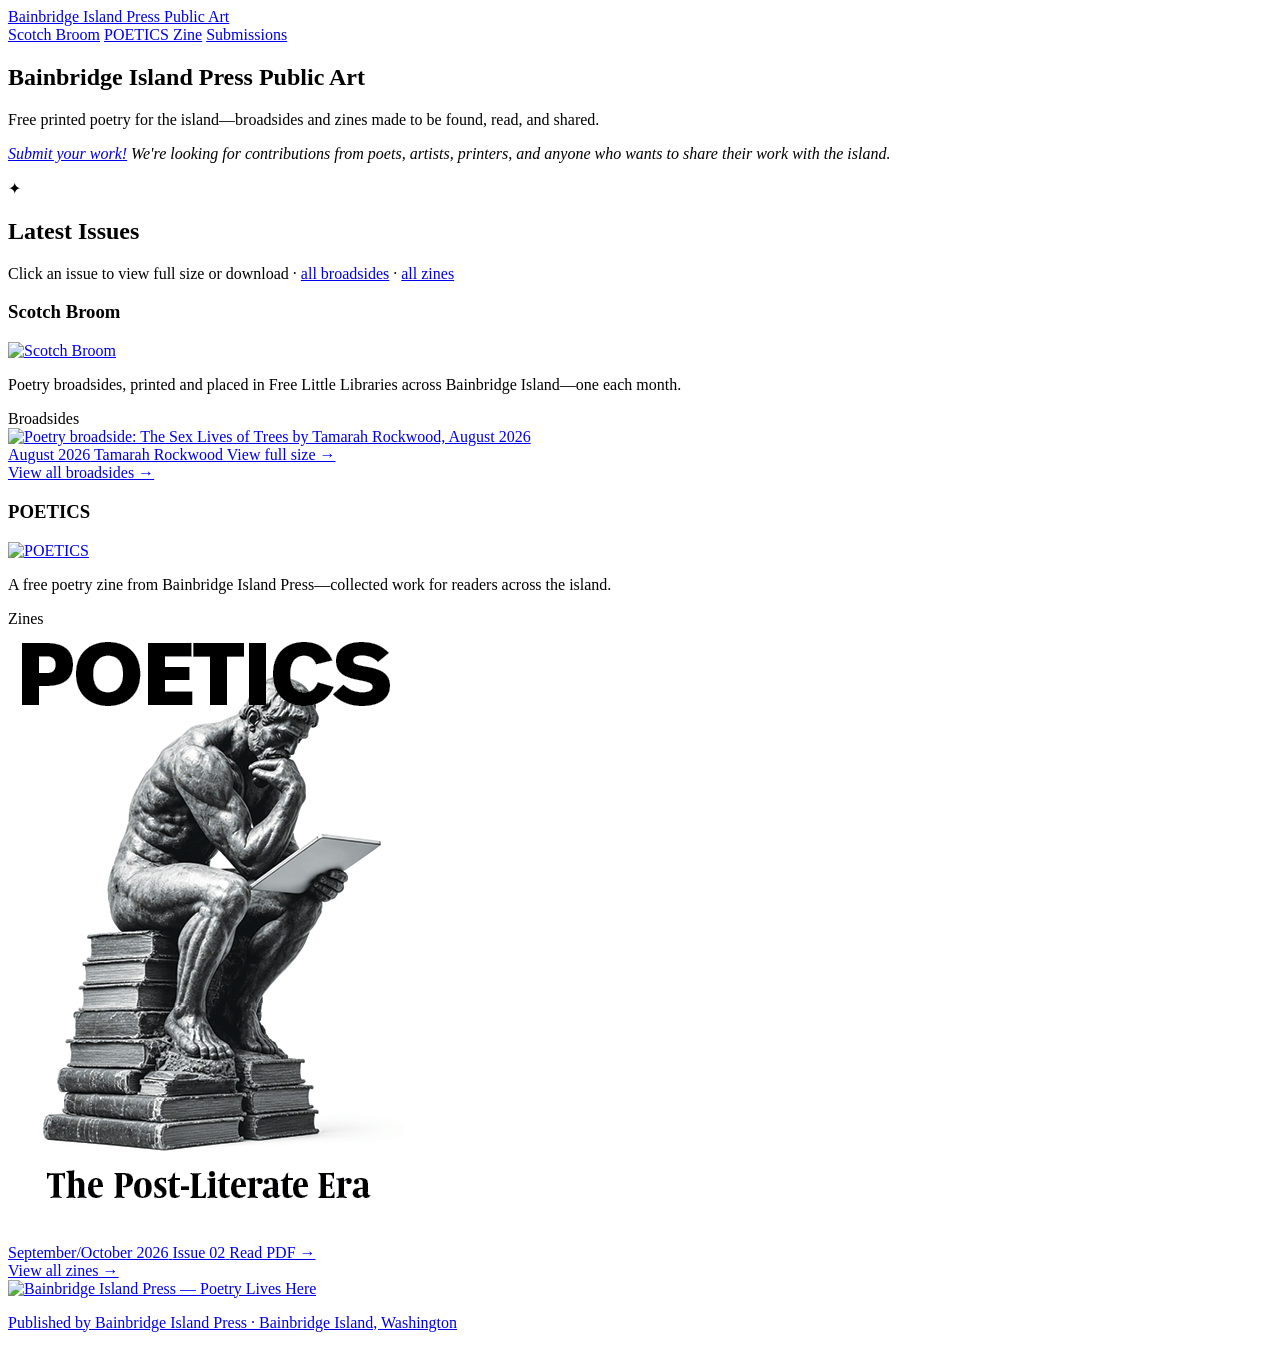
==== index.html @ 126122ea "fix: commit subdirectory galleries from CI The update-galleries workflow passed file_pattern as a YA" ====
<!DOCTYPE html>
<html lang="en">
<head>
  <meta charset="utf-8">
  <meta name="viewport" content="width=device-width, initial-scale=1">
  <title>Public Art — Bainbridge Island Press</title>
  <meta name="description" content="Public art projects from Bainbridge Island Press: Scotch Broom poetry broadsides and POETICS zines, placed across Bainbridge Island.">
  <link rel="icon" type="image/png" href="/images/favicon-32x32.png">
  <link rel="preconnect" href="https://fonts.googleapis.com">
  <link rel="preconnect" href="https://fonts.gstatic.com" crossorigin>
  <link href="https://fonts.googleapis.com/css2?family=EB+Garamond:ital,wght@0,400;0,500;0,600;1,400&family=Source+Sans+3:wght@400;500;600&display=swap" rel="stylesheet">
  <link rel="stylesheet" href="css/site.css">
<script type="text/javascript">
  (function(e,c){if(!c.__SV){var l,h;window.mixpanel=c;c._i=[];c.init=function(q,r,f){function t(d,a){var g=a.split(".");2==g.length&&(d=d[g[0]],a=g[1]);d[a]=function(){d.push([a].concat(Array.prototype.slice.call(arguments,0)))}}var b=c;"undefined"!==typeof f?b=c[f]=[]:f="mixpanel";b.people=b.people||[];b.toString=function(d){var a="mixpanel";"mixpanel"!==f&&(a+="."+f);d||(a+=" (stub)");return a};b.people.toString=function(){return b.toString(1)+".people (stub)"};l="disable time_event track track_pageview track_links track_forms track_with_groups add_group set_group remove_group register register_once alias unregister identify name_tag set_config reset opt_in_tracking opt_out_tracking has_opted_in_tracking has_opted_out_tracking clear_opt_in_out_tracking start_batch_senders start_session_recording stop_session_recording people.set people.set_once people.unset people.increment people.append people.union people.track_charge people.clear_charges people.delete_user people.remove".split(" ");
  for(h=0;h<l.length;h++)t(b,l[h]);var n="set set_once union unset remove delete".split(" ");b.get_group=function(){function d(p){a[p]=function(){b.push([g,[p].concat(Array.prototype.slice.call(arguments,0))])}}for(var a={},g=["get_group"].concat(Array.prototype.slice.call(arguments,0)),m=0;m<n.length;m++)d(n[m]);return a};c._i.push([q,r,f])};c.__SV=1.2;var k=e.createElement("script");k.type="text/javascript";k.async=!0;k.src="undefined"!==typeof MIXPANEL_CUSTOM_LIB_URL?MIXPANEL_CUSTOM_LIB_URL:"file:"===
  e.location.protocol&&"//cdn.mxpnl.com/libs/mixpanel-2-latest.min.js".match(/^\/\//)?"https://cdn.mxpnl.com/libs/mixpanel-2-latest.min.js":"//cdn.mxpnl.com/libs/mixpanel-2-latest.min.js";e=e.getElementsByTagName("script")[0];e.parentNode.insertBefore(k,e)}})(document,window.mixpanel||[])

  mixpanel.init('27ff7010ba1615f4e5323d6a8c768d28', {
    autocapture: true,
    record_sessions_percent: 100,
  })

</script>
</head>
<body>
  <header class="site-header">
    <div class="wrap">
      <a class="brand-mark" href="/">Bainbridge Island Press Public Art</a>
      <nav class="nav" aria-label="Primary">
        <a href="/scotch-broom/">Scotch Broom</a>
        <a href="/poetics-zine/">POETICS Zine</a>
        <a class="nav-end" href="/submissions/">Submissions</a>
      </nav>
    </div>
  </header>

  <main>
    <section class="hero wrap" aria-labelledby="hero-title">
      <h1 id="hero-title" class="visually-hidden">Bainbridge Island Press Public Art</h1>
      <p class="hero-lede">
        Free printed poetry for the island—broadsides and zines made to be found, read, and shared.
      </p>
      <p>
        <i><a href="submissions/">Submit your work!</a> We're looking for contributions from poets, artists, printers, and anyone who wants to share their work with the island.</i>
      </p>
      <div class="hero-ornament" aria-hidden="true"><span>✦</span></div>
    </section>

    <section class="projects wrap" id="projects" aria-labelledby="projects-title">
      <div class="section-head">
        <h2 id="projects-title">Latest Issues</h2>
        <p>Click an issue to view full size or download · <a href="/scotch-broom/">all broadsides</a> · <a href="/poetics-zine/">all zines</a></p>
      </div>

      <div class="project-columns">
        <!-- Scotch Broom -->
        <section class="project-panel" id="scotch-broom" aria-labelledby="scotch-broom-title">
          <header class="project-header">
            <h3 id="scotch-broom-title" class="visually-hidden">Scotch Broom</h3>
            <a href="/scotch-broom/">
              <img
                class="project-wordmark"
                src="images/ScotchBroom-wordmark.svg"
                alt="Scotch Broom"
                width="256"
              >
            </a>
            <p class="project-blurb">
              Poetry broadsides, printed and placed in Free Little Libraries across Bainbridge Island—one each month.
            </p>
            <span class="project-label">Broadsides</span>
          </header>

          <!-- LATEST:SCOTCH-BROOM:START -->
          <div class="item-grid">
            <article class="item-card">
              <a class="item-link" href="scotch-broom/SBPoster-AUG26-v2.png" target="_blank" rel="noopener noreferrer">
                <div class="item-frame item-frame--broadside">
                  <img
                    src="scotch-broom/SBPoster-AUG26-v2.jpg"
                    alt="Poetry broadside: The Sex Lives of Trees by Tamarah Rockwood, August 2026"
                    width="612"
                    height="1008"
                    loading="lazy"
                  >
                </div>
                <div class="item-caption">
                  <span class="month">August 2026</span>
                  <span class="artist">Tamarah Rockwood</span>
                  <span class="action">View full size →</span>
                </div>
              </a>
            </article>
          </div>
          <!-- LATEST:SCOTCH-BROOM:END -->

          <a class="project-more" href="/scotch-broom/">View all broadsides →</a>
        </section>

        <!-- POETICS -->
        <section class="project-panel" id="poetics" aria-labelledby="poetics-title">
          <header class="project-header">
            <h3 id="poetics-title" class="visually-hidden">POETICS</h3>
            <a href="/poetics-zine/">
              <img
                class="project-wordmark project-wordmark--poetics"
                src="images/POETICS-wordmark.svg"
                alt="POETICS"
                width="192"
              >
            </a>
            <p class="project-blurb">
              A free poetry zine from Bainbridge Island Press—collected work for readers across the island.
            </p>
            <span class="project-label">Zines</span>
          </header>

          <!-- LATEST:POETICS:START -->
          <div class="item-grid">
            <article class="item-card">
              <a class="item-link" href="poetics-zine/POETICS-Zine-0926.pdf" target="_blank" rel="noopener noreferrer">
                <div class="item-frame item-frame--zine">
                  <img
                    src="poetics-zine/POETICS-Zine-0926.jpg"
                    alt="POETICS zine cover: POETICS Zine, September/October 2026"
                    width="396"
                    height="612"
                    loading="lazy"
                  >
                </div>
                <div class="item-caption">
                  <span class="month">September/October 2026</span>
                  <span class="artist">Issue 02</span>
                  <span class="action">Read PDF →</span>
                </div>
              </a>
            </article>
          </div>
          <!-- LATEST:POETICS:END -->

          <a class="project-more" href="/poetics-zine/">View all zines →</a>
        </section>
      </div>
    </section>
  </main>

  <footer class="site-footer">
    <a class="footer-link" href="https://bainbridgeisland.press">
      <img
        class="footer-banner"
        src="images/BIP-PoetryLivesHere.svg"
        alt="Bainbridge Island Press — Poetry Lives Here"
        width="2250"
        height="420"
      >
    </a>
    <p class="footer-credit">
      <a class="footer-link" href="https://bainbridgeisland.press">
        Published by Bainbridge Island Press · Bainbridge Island, Washington
      </a>
    </p>
  </footer>
</body>
</html>
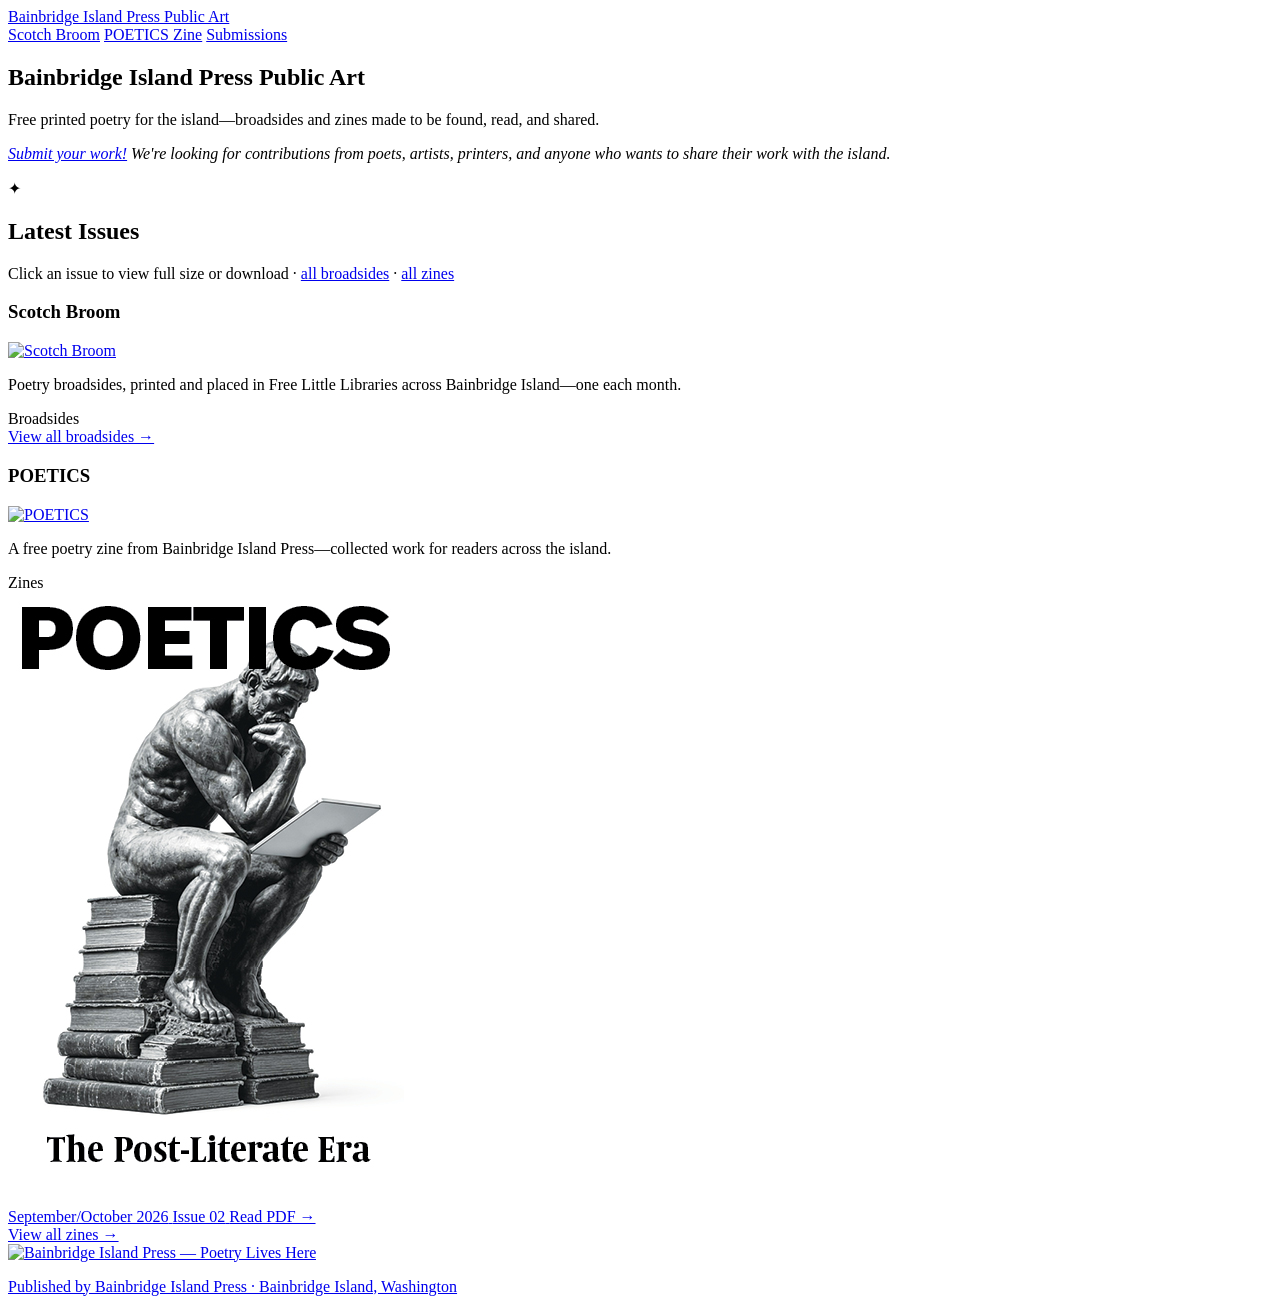
==== commit b1b56d17: "chore: rebuild galleries from new posters/zines" ====
--- a/index.html
+++ b/index.html
@@ -73,24 +73,7 @@
 
           <!-- LATEST:SCOTCH-BROOM:START -->
           <div class="item-grid">
-            <article class="item-card">
-              <a class="item-link" href="scotch-broom/SBPoster-AUG26-v2.png" target="_blank" rel="noopener noreferrer">
-                <div class="item-frame item-frame--broadside">
-                  <img
-                    src="scotch-broom/SBPoster-AUG26-v2.jpg"
-                    alt="Poetry broadside: The Sex Lives of Trees by Tamarah Rockwood, August 2026"
-                    width="612"
-                    height="1008"
-                    loading="lazy"
-                  >
-                </div>
-                <div class="item-caption">
-                  <span class="month">August 2026</span>
-                  <span class="artist">Tamarah Rockwood</span>
-                  <span class="action">View full size →</span>
-                </div>
-              </a>
-            </article>
+
           </div>
           <!-- LATEST:SCOTCH-BROOM:END -->
 
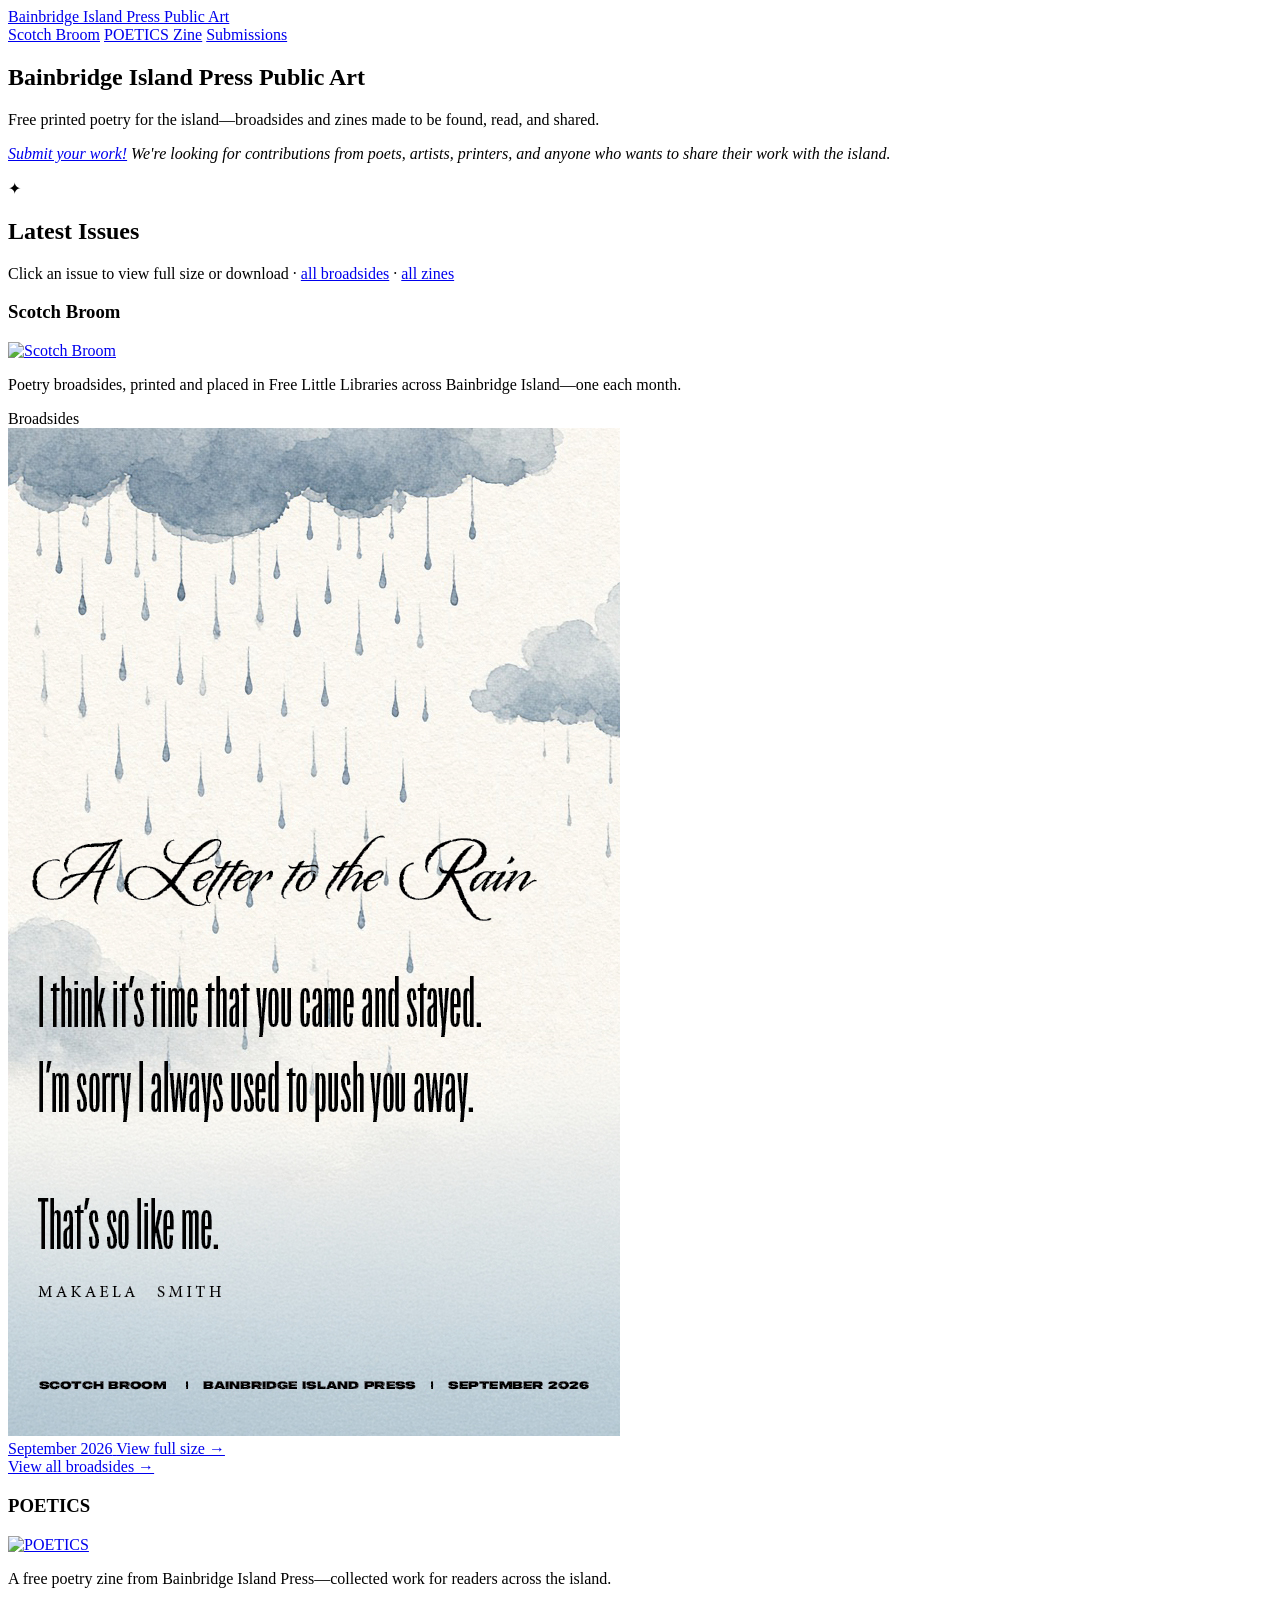
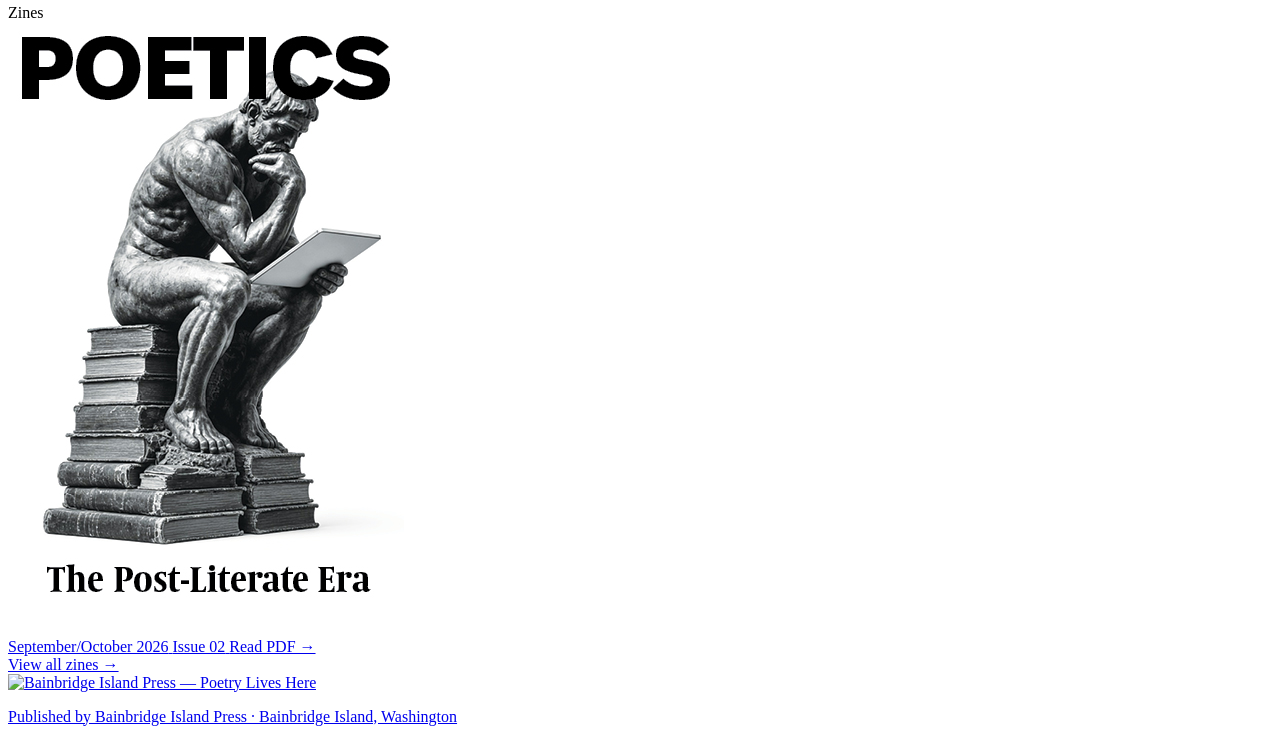
==== commit 145b3751: "Rename Scotch Broom assets to ScotchBroom-MMYY Scotch Broom used two prefixes (SBPoster- for images," ====
--- a/index.html
+++ b/index.html
@@ -73,7 +73,23 @@
 
           <!-- LATEST:SCOTCH-BROOM:START -->
           <div class="item-grid">
-
+            <article class="item-card">
+              <a class="item-link" href="scotch-broom/ScotchBroom-0926.png" target="_blank" rel="noopener noreferrer">
+                <div class="item-frame item-frame--broadside">
+                  <img
+                    src="scotch-broom/ScotchBroom-0926.jpg"
+                    alt="Poetry broadside, September 2026"
+                    width="612"
+                    height="1008"
+                    loading="lazy"
+                  >
+                </div>
+                <div class="item-caption">
+                  <span class="month">September 2026</span>
+                  <span class="action">View full size →</span>
+                </div>
+              </a>
+            </article>
           </div>
           <!-- LATEST:SCOTCH-BROOM:END -->
 
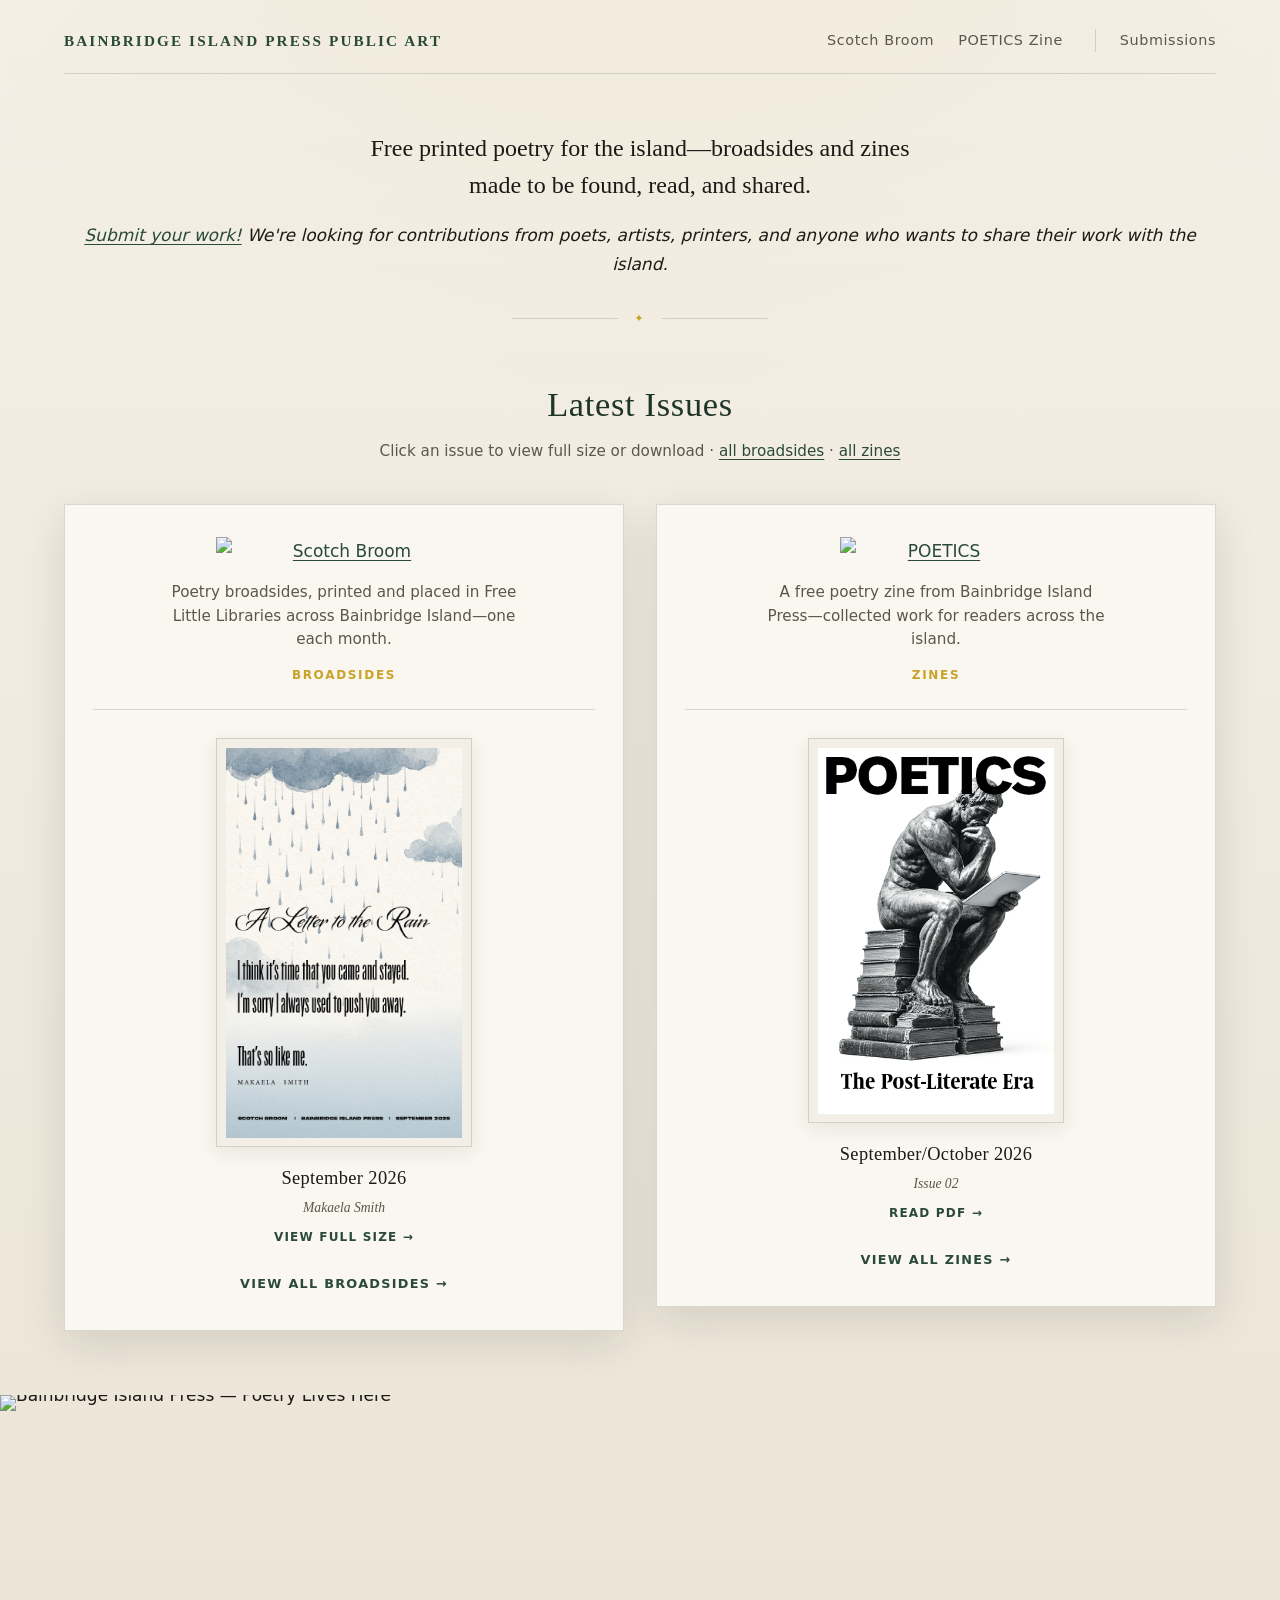
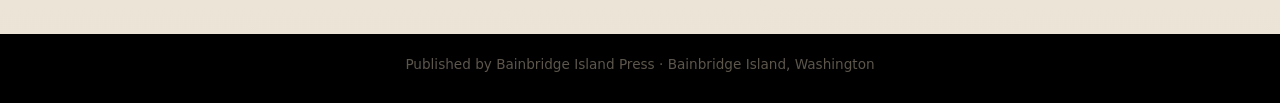
==== commit cdf48fba: "Stack gallery captions and add Sept 26 metadata .item-caption .month was inline, so a card without a" ====
--- a/index.html
+++ b/index.html
@@ -78,7 +78,7 @@
                 <div class="item-frame item-frame--broadside">
                   <img
                     src="scotch-broom/ScotchBroom-0926.jpg"
-                    alt="Poetry broadside, September 2026"
+                    alt="Poetry broadside: A Letter to the Rain by Makaela Smith, September 2026"
                     width="612"
                     height="1008"
                     loading="lazy"
@@ -86,6 +86,7 @@
                 </div>
                 <div class="item-caption">
                   <span class="month">September 2026</span>
+                  <span class="artist">Makaela Smith</span>
                   <span class="action">View full size →</span>
                 </div>
               </a>
--- a/css/site.css
+++ b/css/site.css
@@ -0,0 +1,549 @@
+:root {
+  --cream: #f4efe6;
+  --cream-dark: #ebe4d6;
+  --paper: #faf7f0;
+  --ink: #1c1a17;
+  --ink-muted: #5c564c;
+  --green: #2a4a38;
+  --green-deep: #1e3529;
+  --gold: #c9a227;
+  --gold-soft: #e8d59a;
+  --rule: rgba(42, 74, 56, 0.18);
+  --shadow: 0 12px 40px rgba(28, 26, 23, 0.12);
+  --radius: 2px;
+  --max: 72rem;
+  --measure: 38rem;
+}
+
+*, *::before, *::after {
+  box-sizing: border-box;
+}
+
+html {
+  scroll-behavior: smooth;
+}
+
+body {
+  margin: 0;
+  font-family: "Source Sans 3", system-ui, sans-serif;
+  font-size: 1.0625rem;
+  line-height: 1.65;
+  color: var(--ink);
+  background:
+    radial-gradient(ellipse 120% 80% at 50% -20%, rgba(201, 162, 39, 0.08), transparent 55%),
+    linear-gradient(180deg, var(--cream) 0%, var(--cream-dark) 100%);
+  min-height: 100vh;
+}
+
+img {
+  max-width: 100%;
+  height: auto;
+  display: block;
+}
+
+.visually-hidden {
+  position: absolute;
+  width: 1px;
+  height: 1px;
+  padding: 0;
+  margin: -1px;
+  overflow: hidden;
+  clip: rect(0, 0, 0, 0);
+  white-space: nowrap;
+  border: 0;
+}
+
+a {
+  color: var(--green);
+  text-decoration-thickness: 1px;
+  text-underline-offset: 0.18em;
+  transition: color 0.15s ease;
+}
+
+a:hover {
+  color: var(--green-deep);
+}
+
+/* —— Layout —— */
+.wrap {
+  width: min(100% - 2.5rem, var(--max));
+  margin-inline: auto;
+}
+
+.wrap--narrow {
+  max-width: 42rem;
+}
+
+/* —— Header —— */
+.site-header {
+  padding: 1.75rem 0 0;
+}
+
+.site-header .wrap {
+  display: flex;
+  align-items: center;
+  justify-content: space-between;
+  gap: 1rem;
+  padding-bottom: 1.25rem;
+  border-bottom: 1px solid var(--rule);
+}
+
+.brand-mark {
+  font-family: "EB Garamond", Georgia, serif;
+  font-size: 0.95rem;
+  font-weight: 600;
+  letter-spacing: 0.14em;
+  text-transform: uppercase;
+  color: var(--green);
+  text-decoration: none;
+}
+
+.brand-mark:hover {
+  color: var(--green-deep);
+}
+
+.nav {
+  display: flex;
+  align-items: center;
+  gap: 1.5rem;
+  font-size: 0.9rem;
+  font-weight: 500;
+  letter-spacing: 0.04em;
+}
+
+.nav a {
+  color: var(--ink-muted);
+  text-decoration: none;
+}
+
+.nav a:hover,
+.nav a[aria-current="page"] {
+  color: var(--green);
+}
+
+.nav .nav-end {
+  margin-left: 0.5rem;
+  padding-left: 1.5rem;
+  border-left: 1px solid var(--rule);
+}
+
+.project-description .submit-list {
+  margin: 0 0 1rem;
+  padding-left: 1.25rem;
+  color: var(--ink-muted);
+}
+
+.project-description .submit-list li {
+  margin-bottom: 0.45rem;
+}
+
+.project-description .submit-list li:last-child {
+  margin-bottom: 0;
+}
+
+/* —— Hero —— */
+.hero {
+  padding: 3.5rem 0 1.5rem;
+  text-align: center;
+}
+
+.hero-tag {
+  margin: 0 0 0.85rem;
+  font-size: 0.8rem;
+  font-weight: 600;
+  letter-spacing: 0.16em;
+  text-transform: uppercase;
+  color: var(--ink-muted);
+}
+
+.hero-lede {
+  font-family: "EB Garamond", Georgia, serif;
+  font-size: clamp(1.25rem, 2.4vw, 1.5rem);
+  font-weight: 400;
+  line-height: 1.55;
+  color: var(--ink);
+  max-width: 36rem;
+  margin: 0 auto;
+}
+
+.hero-ornament {
+  display: flex;
+  align-items: center;
+  justify-content: center;
+  gap: 1rem;
+  margin: 2rem auto 0;
+  max-width: 16rem;
+  color: var(--gold);
+}
+
+.hero-ornament::before,
+.hero-ornament::after {
+  content: "";
+  flex: 1;
+  height: 1px;
+  background: var(--rule);
+}
+
+.hero-ornament span {
+  font-size: 0.7rem;
+  letter-spacing: 0.2em;
+}
+
+/* —— Project intro (dedicated pages) —— */
+.project-intro {
+  padding: 3rem 0 2rem;
+  text-align: center;
+}
+
+.project-intro .project-wordmark {
+  width: min(100%, 18rem);
+  margin: 0 auto 1.25rem;
+}
+
+.project-intro .project-wordmark--poetics {
+  width: min(100%, 14rem);
+}
+
+.project-intro h1 {
+  font-family: "EB Garamond", Georgia, serif;
+  font-size: clamp(1.85rem, 3.2vw, 2.35rem);
+  font-weight: 500;
+  letter-spacing: 0.02em;
+  margin: 0 0 0.75rem;
+  color: var(--green-deep);
+}
+
+.project-intro .project-label {
+  display: block;
+  margin-bottom: 1.25rem;
+  font-size: 0.75rem;
+  font-weight: 600;
+  letter-spacing: 0.14em;
+  text-transform: uppercase;
+  color: var(--gold);
+}
+
+.project-description {
+  max-width: var(--measure);
+  margin: 0 auto;
+  font-size: 1.05rem;
+  line-height: 1.7;
+  color: var(--ink-muted);
+  text-align: left;
+}
+
+.project-description p {
+  margin: 0 0 1rem;
+}
+
+.project-description p:last-child {
+  margin-bottom: 0;
+}
+
+.project-description strong {
+  color: var(--ink);
+  font-weight: 600;
+}
+
+/* —— Projects (side-by-side galleries on home) —— */
+.projects {
+  padding: 1.5rem 0 4rem;
+}
+
+.gallery-section {
+  padding: 0 0 4rem;
+}
+
+.section-head {
+  text-align: center;
+  margin-bottom: 2.5rem;
+}
+
+.section-head h2 {
+  font-family: "EB Garamond", Georgia, serif;
+  font-size: clamp(1.75rem, 3vw, 2.15rem);
+  font-weight: 500;
+  letter-spacing: 0.02em;
+  margin: 0 0 0.4rem;
+  color: var(--green-deep);
+}
+
+.section-head p {
+  margin: 0;
+  font-size: 0.95rem;
+  color: var(--ink-muted);
+}
+
+.project-columns {
+  display: grid;
+  grid-template-columns: 1fr 1fr;
+  gap: 2rem;
+  align-items: start;
+}
+
+.project-panel {
+  background: var(--paper);
+  border: 1px solid var(--rule);
+  box-shadow: var(--shadow);
+  padding: 2rem 1.75rem 2.25rem;
+  min-width: 0;
+}
+
+.project-header {
+  text-align: center;
+  margin-bottom: 1.75rem;
+  padding-bottom: 1.5rem;
+  border-bottom: 1px solid var(--rule);
+}
+
+.project-wordmark {
+  width: min(100%, 16rem);
+  margin: 0 auto 1rem;
+}
+
+.project-wordmark--poetics {
+  width: min(100%, 12rem);
+}
+
+.project-blurb {
+  margin: 0;
+  font-size: 0.95rem;
+  line-height: 1.55;
+  color: var(--ink-muted);
+  max-width: 22rem;
+  margin-inline: auto;
+}
+
+.project-label {
+  display: block;
+  margin-top: 0.85rem;
+  font-size: 0.75rem;
+  font-weight: 600;
+  letter-spacing: 0.14em;
+  text-transform: uppercase;
+  color: var(--gold);
+}
+
+.project-more {
+  display: block;
+  margin-top: 1.5rem;
+  text-align: center;
+  font-size: 0.8rem;
+  font-weight: 600;
+  letter-spacing: 0.1em;
+  text-transform: uppercase;
+  text-decoration: none;
+  color: var(--green);
+}
+
+.project-more:hover {
+  color: var(--green-deep);
+}
+
+/* —— Item cards / galleries —— */
+.item-grid {
+  display: grid;
+  grid-template-columns: 1fr;
+  gap: 1.75rem;
+  justify-items: center;
+  max-width: 16rem;
+  margin: 0 auto;
+}
+
+.item-grid--gallery {
+  max-width: none;
+  grid-template-columns: repeat(auto-fill, minmax(14rem, 1fr));
+  gap: 2rem;
+  justify-items: stretch;
+}
+
+.item-card {
+  width: 100%;
+  text-align: center;
+}
+
+.item-link {
+  display: block;
+  text-decoration: none;
+  color: inherit;
+}
+
+.item-frame {
+  position: relative;
+  background: var(--cream);
+  padding: 0.55rem;
+  border: 1px solid var(--rule);
+  box-shadow: 0 6px 20px rgba(28, 26, 23, 0.08);
+  transition: transform 0.25s ease, box-shadow 0.25s ease;
+}
+
+.item-link:hover .item-frame,
+.item-link:focus-visible .item-frame {
+  transform: translateY(-4px);
+  box-shadow: 0 18px 48px rgba(28, 26, 23, 0.16);
+}
+
+.item-link:focus-visible {
+  outline: none;
+}
+
+.item-link:focus-visible .item-frame {
+  outline: 2px solid var(--green);
+  outline-offset: 3px;
+}
+
+.item-frame img {
+  width: 100%;
+  background: #f0ebe0;
+}
+
+/* Broadsides: tall portrait */
+.item-frame--broadside img {
+  aspect-ratio: 612 / 1008;
+  object-fit: cover;
+}
+
+/* Zines: slightly shorter portrait (cover) */
+.item-frame--zine img {
+  aspect-ratio: 396 / 612;
+  object-fit: cover;
+}
+
+.item-caption {
+  margin-top: 1rem;
+}
+
+.item-caption .month {
+  display: block;
+  font-family: "EB Garamond", Georgia, serif;
+  font-size: 1.15rem;
+  font-weight: 500;
+  color: var(--ink);
+  letter-spacing: 0.02em;
+}
+
+.item-caption .artist {
+  display: block;
+  margin-top: 0.2rem;
+  font-size: 0.85rem;
+  color: var(--ink-muted);
+  font-style: italic;
+  font-family: "EB Garamond", Georgia, serif;
+}
+
+.item-caption .action {
+  display: inline-block;
+  margin-top: 0.55rem;
+  font-size: 0.75rem;
+  font-weight: 600;
+  letter-spacing: 0.1em;
+  text-transform: uppercase;
+  color: var(--green);
+}
+
+.item-link:hover .action {
+  color: var(--green-deep);
+}
+
+/* —— Footer —— */
+.site-footer {
+  margin: 0;
+  padding: 0;
+  line-height: 0;
+}
+
+.footer-link {
+  color: inherit;
+  text-decoration: none;
+  border: 0;
+  outline: none;
+  box-shadow: none;
+}
+
+.footer-link:hover,
+.footer-link:focus,
+.footer-link:active,
+.footer-link:visited {
+  color: inherit;
+  text-decoration: none;
+  border: 0;
+  outline: none;
+  box-shadow: none;
+}
+
+.site-footer > .footer-link {
+  display: block;
+}
+
+.footer-banner {
+  width: 100%;
+  height: auto;
+  display: block;
+  border: 0;
+}
+
+.footer-credit {
+  margin: 0;
+  padding: 1.25rem 1.25rem 1.75rem;
+  text-align: center;
+  font-size: 0.85rem;
+  color: var(--ink-muted);
+  background: #000;
+  line-height: 1.55;
+}
+
+/* —— Responsive —— */
+@media (max-width: 820px) {
+  .project-columns {
+    grid-template-columns: 1fr;
+    gap: 1.75rem;
+  }
+
+  .item-grid {
+    max-width: 18rem;
+  }
+
+  .item-grid--gallery {
+    max-width: none;
+    grid-template-columns: repeat(auto-fill, minmax(12rem, 1fr));
+  }
+}
+
+@media (max-width: 520px) {
+  .site-header .wrap {
+    flex-direction: column;
+    align-items: flex-start;
+    gap: 0.75rem;
+  }
+
+  .hero {
+    padding: 2.75rem 0 1rem;
+  }
+
+  .project-intro {
+    padding: 2.25rem 0 1.5rem;
+  }
+
+  .project-panel {
+    padding: 1.5rem 1.15rem 1.75rem;
+  }
+
+  .nav {
+    gap: 1rem;
+    flex-wrap: wrap;
+  }
+}
+
+@media (prefers-reduced-motion: reduce) {
+  html {
+    scroll-behavior: auto;
+  }
+
+  .item-frame {
+    transition: none;
+  }
+
+  .item-link:hover .item-frame {
+    transform: none;
+  }
+}
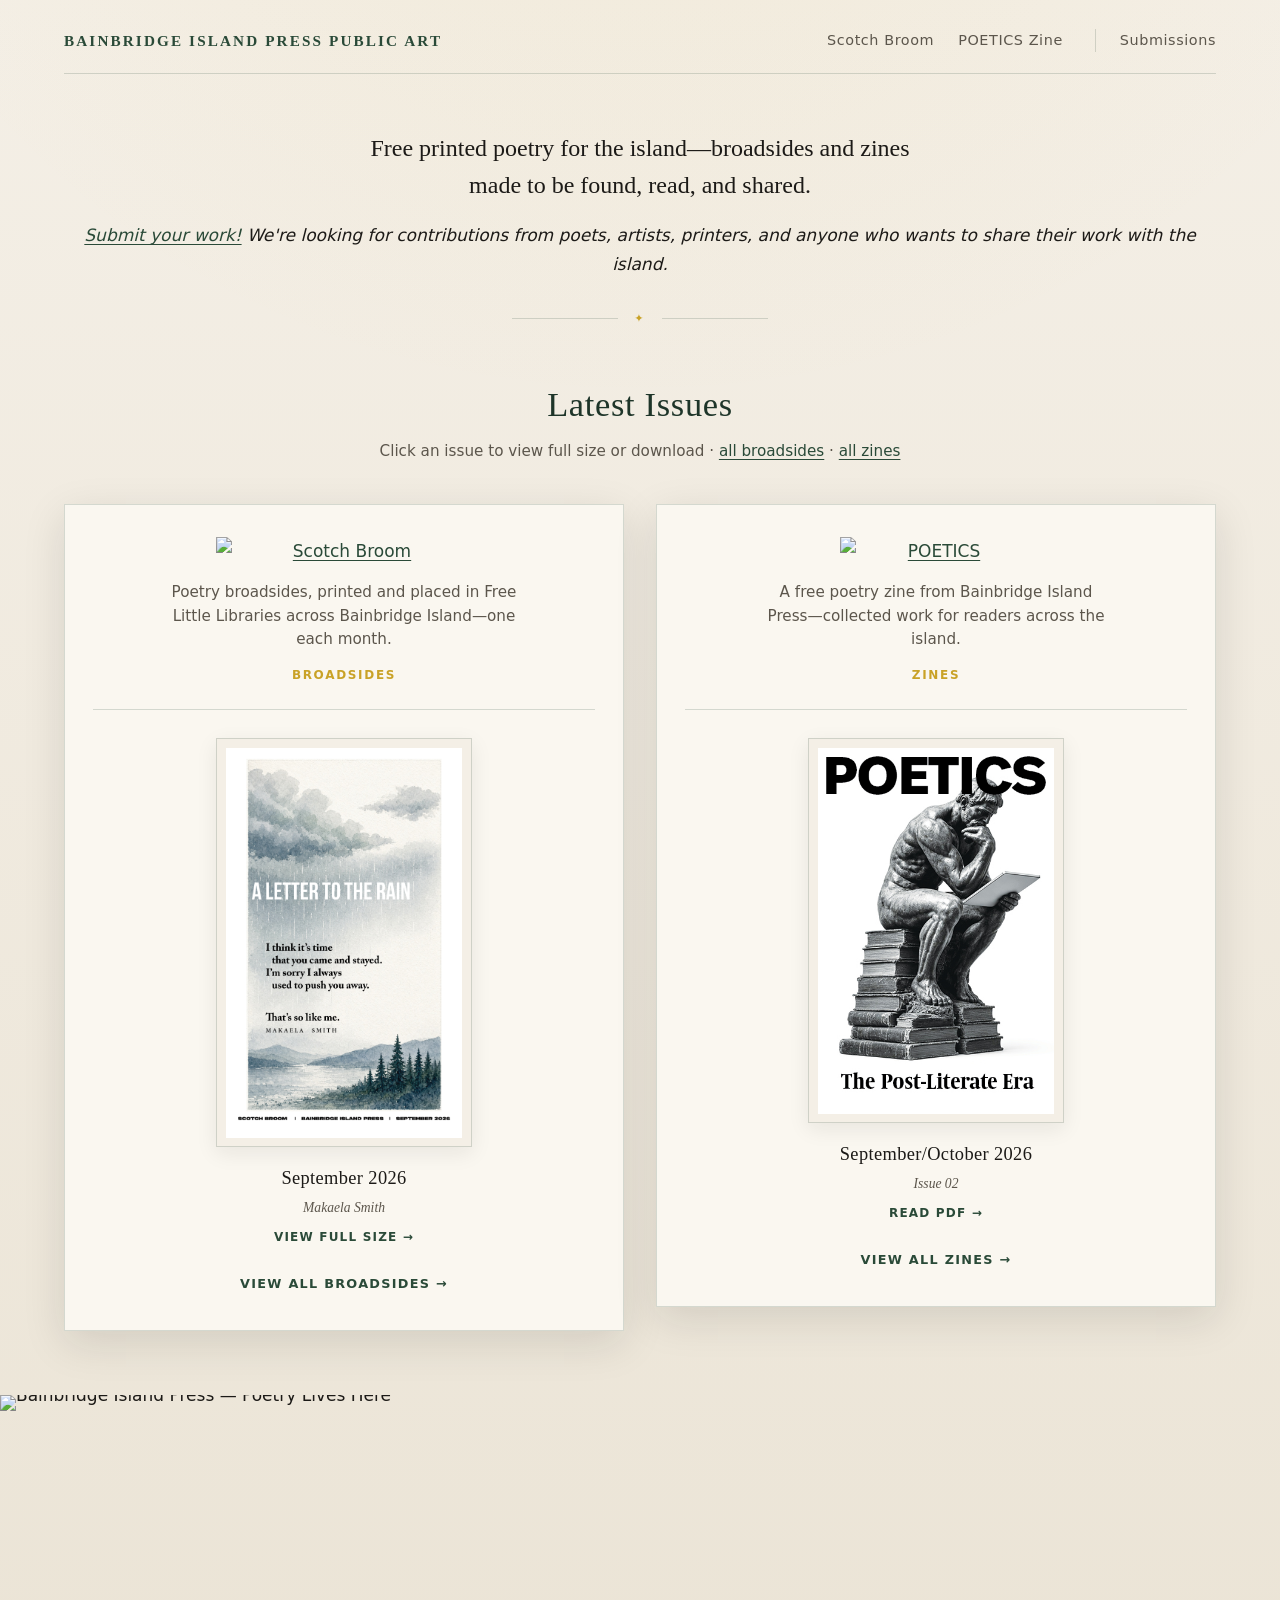
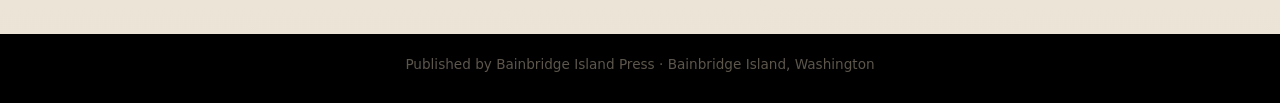
==== commit eed50941: "Use PNGs only for Scotch Broom broadsides The September PNG was overwritten with new artwork, but th" ====
--- a/index.html
+++ b/index.html
@@ -77,7 +77,7 @@
               <a class="item-link" href="scotch-broom/ScotchBroom-0926.png" target="_blank" rel="noopener noreferrer">
                 <div class="item-frame item-frame--broadside">
                   <img
-                    src="scotch-broom/ScotchBroom-0926.jpg"
+                    src="scotch-broom/ScotchBroom-0926.png"
                     alt="Poetry broadside: A Letter to the Rain by Makaela Smith, September 2026"
                     width="612"
                     height="1008"
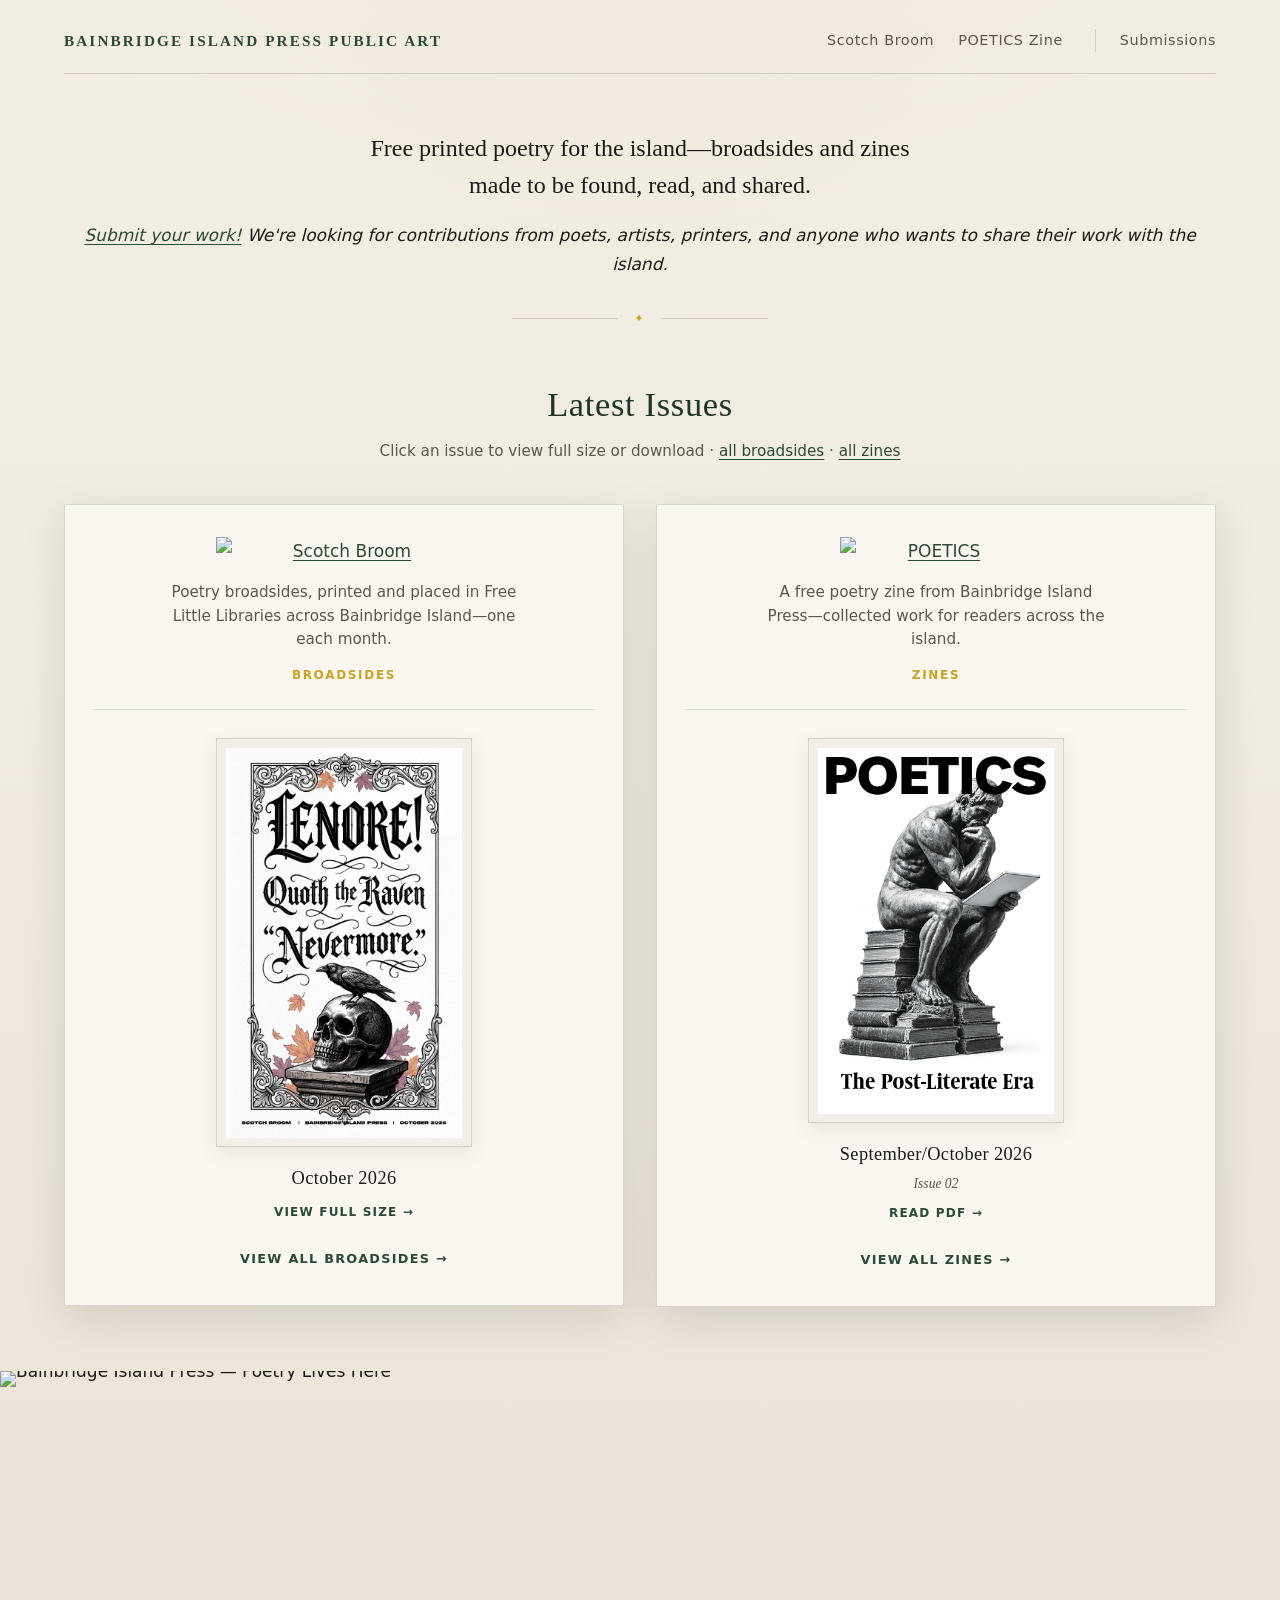
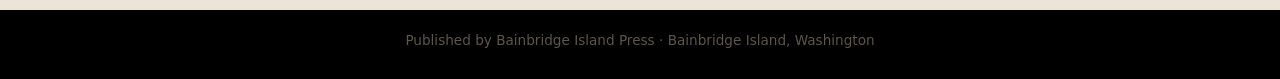
==== commit 613e4768: "chore: rebuild galleries from new posters/zines" ====
--- a/index.html
+++ b/index.html
@@ -74,19 +74,18 @@
           <!-- LATEST:SCOTCH-BROOM:START -->
           <div class="item-grid">
             <article class="item-card">
-              <a class="item-link" href="scotch-broom/ScotchBroom-0926.png" target="_blank" rel="noopener noreferrer">
+              <a class="item-link" href="scotch-broom/ScotchBroom-1026.png" target="_blank" rel="noopener noreferrer">
                 <div class="item-frame item-frame--broadside">
                   <img
-                    src="scotch-broom/ScotchBroom-0926.png"
-                    alt="Poetry broadside: A Letter to the Rain by Makaela Smith, September 2026"
+                    src="scotch-broom/ScotchBroom-1026.png"
+                    alt="Poetry broadside, October 2026"
                     width="612"
                     height="1008"
                     loading="lazy"
                   >
                 </div>
                 <div class="item-caption">
-                  <span class="month">September 2026</span>
-                  <span class="artist">Makaela Smith</span>
+                  <span class="month">October 2026</span>
                   <span class="action">View full size →</span>
                 </div>
               </a>
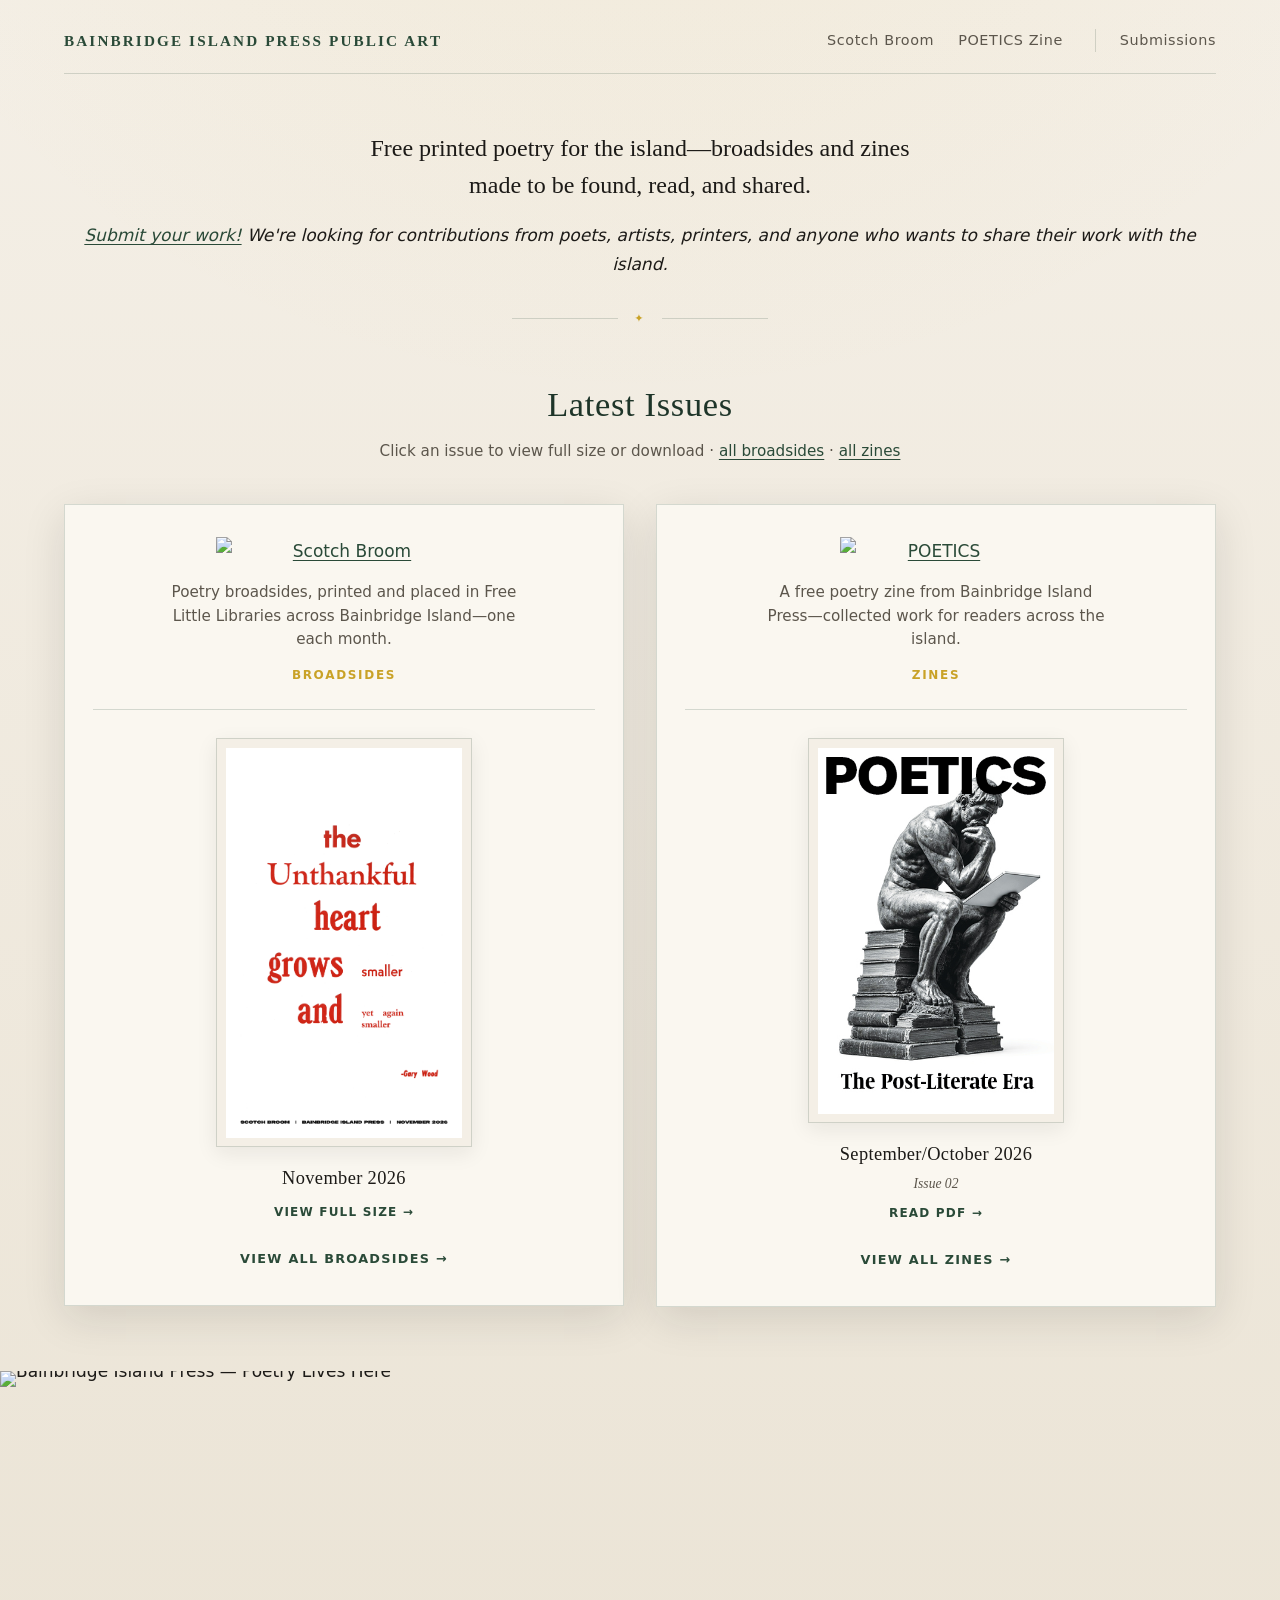
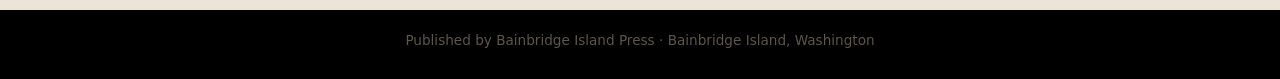
==== commit 8ce68304: "chore: rebuild galleries from new posters/zines" ====
--- a/index.html
+++ b/index.html
@@ -74,18 +74,18 @@
           <!-- LATEST:SCOTCH-BROOM:START -->
           <div class="item-grid">
             <article class="item-card">
-              <a class="item-link" href="scotch-broom/ScotchBroom-1026.png" target="_blank" rel="noopener noreferrer">
+              <a class="item-link" href="scotch-broom/ScotchBroom-1126.png" target="_blank" rel="noopener noreferrer">
                 <div class="item-frame item-frame--broadside">
                   <img
-                    src="scotch-broom/ScotchBroom-1026.png"
-                    alt="Poetry broadside, October 2026"
+                    src="scotch-broom/ScotchBroom-1126.png"
+                    alt="Poetry broadside, November 2026"
                     width="612"
                     height="1008"
                     loading="lazy"
                   >
                 </div>
                 <div class="item-caption">
-                  <span class="month">October 2026</span>
+                  <span class="month">November 2026</span>
                   <span class="action">View full size →</span>
                 </div>
               </a>
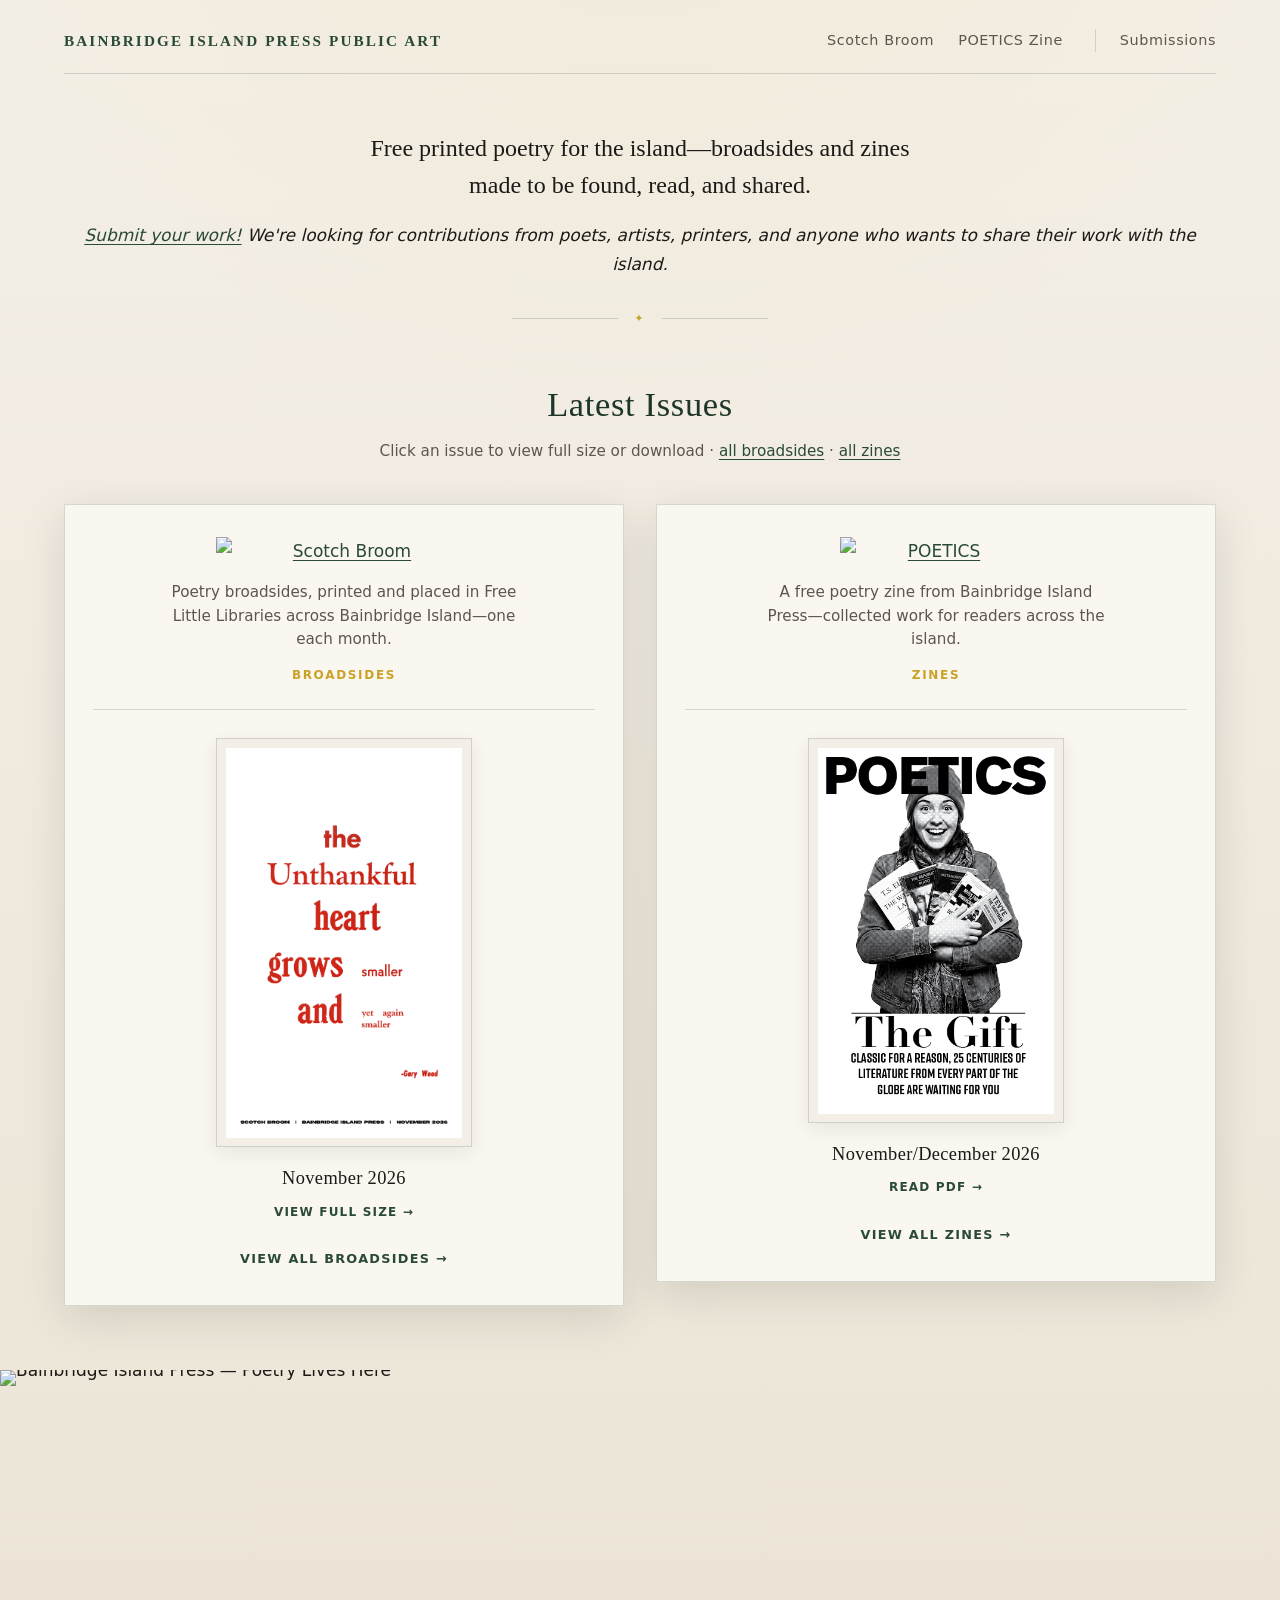
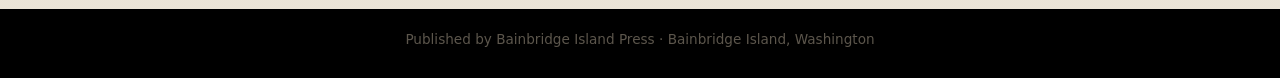
==== commit 79b73dcf: "chore: rebuild galleries from new posters/zines" ====
--- a/index.html
+++ b/index.html
@@ -117,19 +117,18 @@
           <!-- LATEST:POETICS:START -->
           <div class="item-grid">
             <article class="item-card">
-              <a class="item-link" href="poetics-zine/POETICS-Zine-0926.pdf" target="_blank" rel="noopener noreferrer">
+              <a class="item-link" href="poetics-zine/POETICS-Zine-1126.pdf" target="_blank" rel="noopener noreferrer">
                 <div class="item-frame item-frame--zine">
                   <img
-                    src="poetics-zine/POETICS-Zine-0926.jpg"
-                    alt="POETICS zine cover: POETICS Zine, September/October 2026"
+                    src="poetics-zine/POETICS-Zine-1126.jpg"
+                    alt="POETICS zine cover, November/December 2026"
                     width="396"
                     height="612"
                     loading="lazy"
                   >
                 </div>
                 <div class="item-caption">
-                  <span class="month">September/October 2026</span>
-                  <span class="artist">Issue 02</span>
+                  <span class="month">November/December 2026</span>
                   <span class="action">Read PDF →</span>
                 </div>
               </a>
